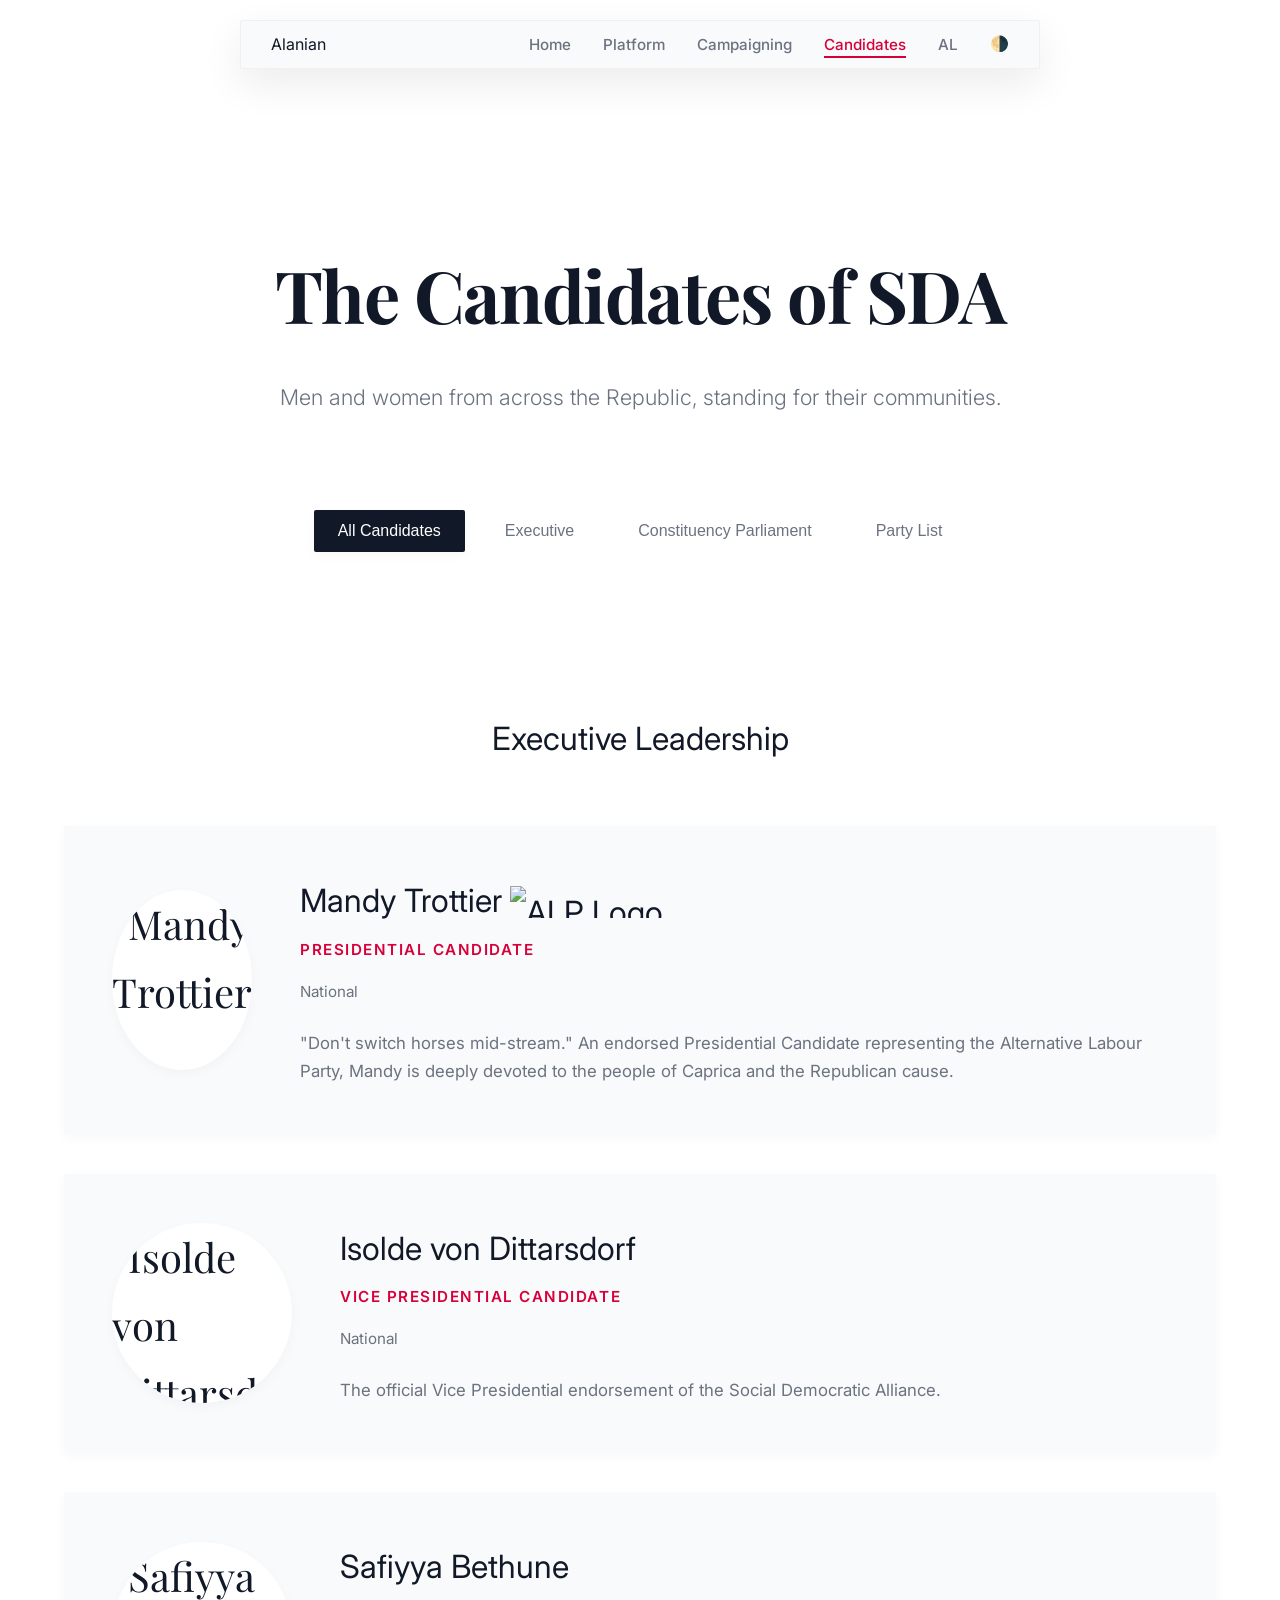
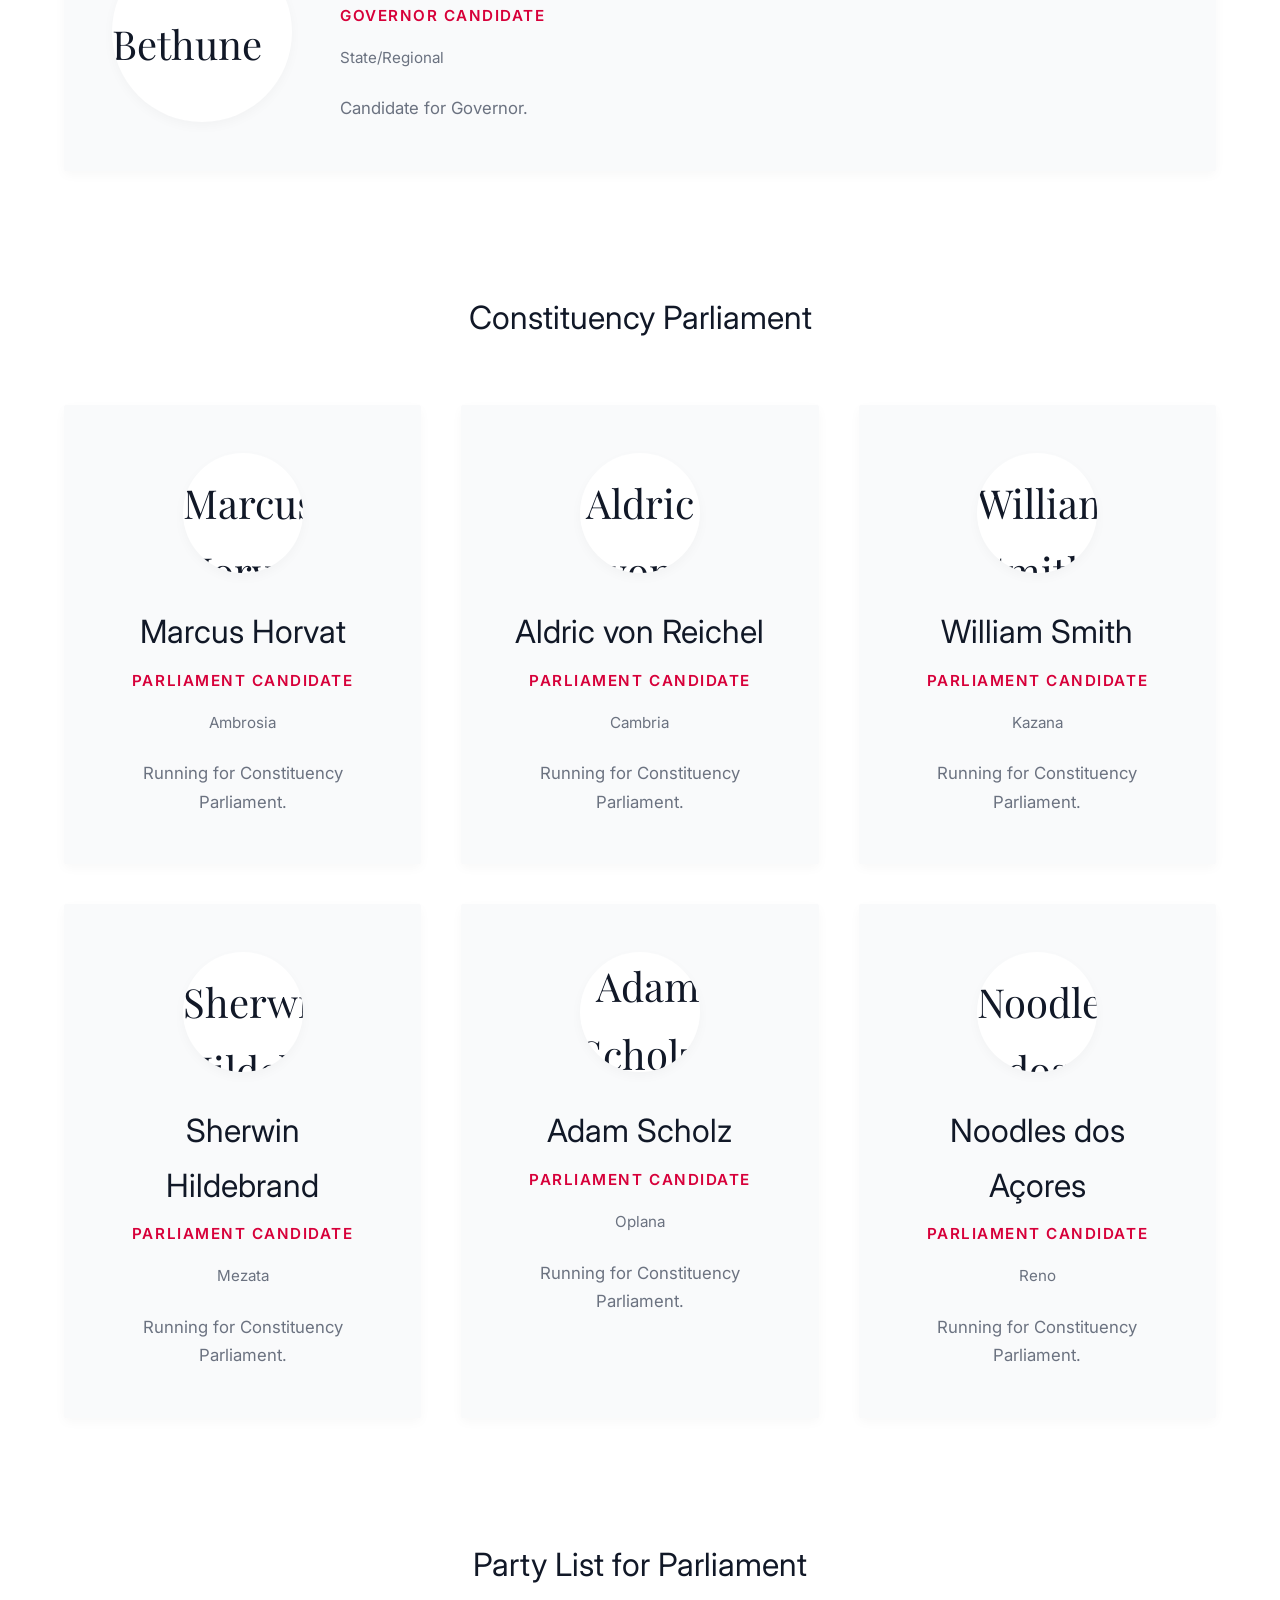
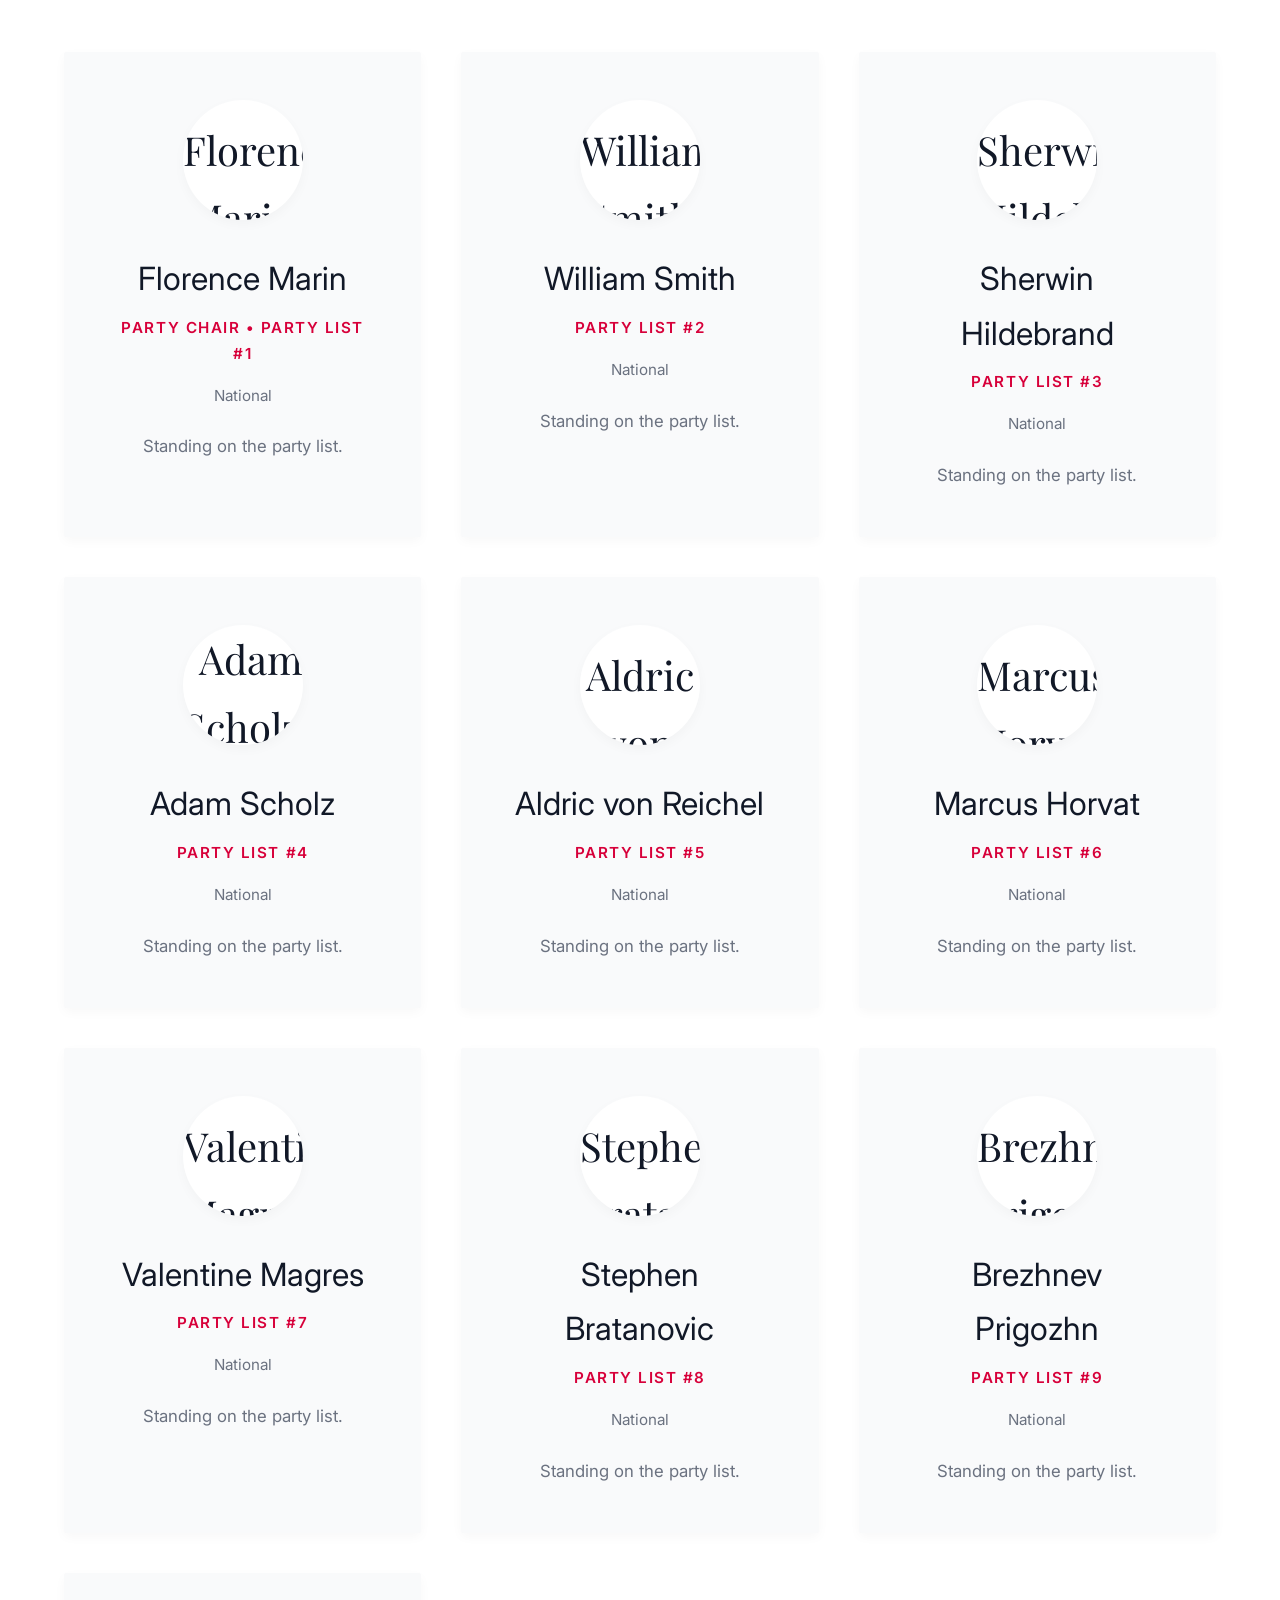
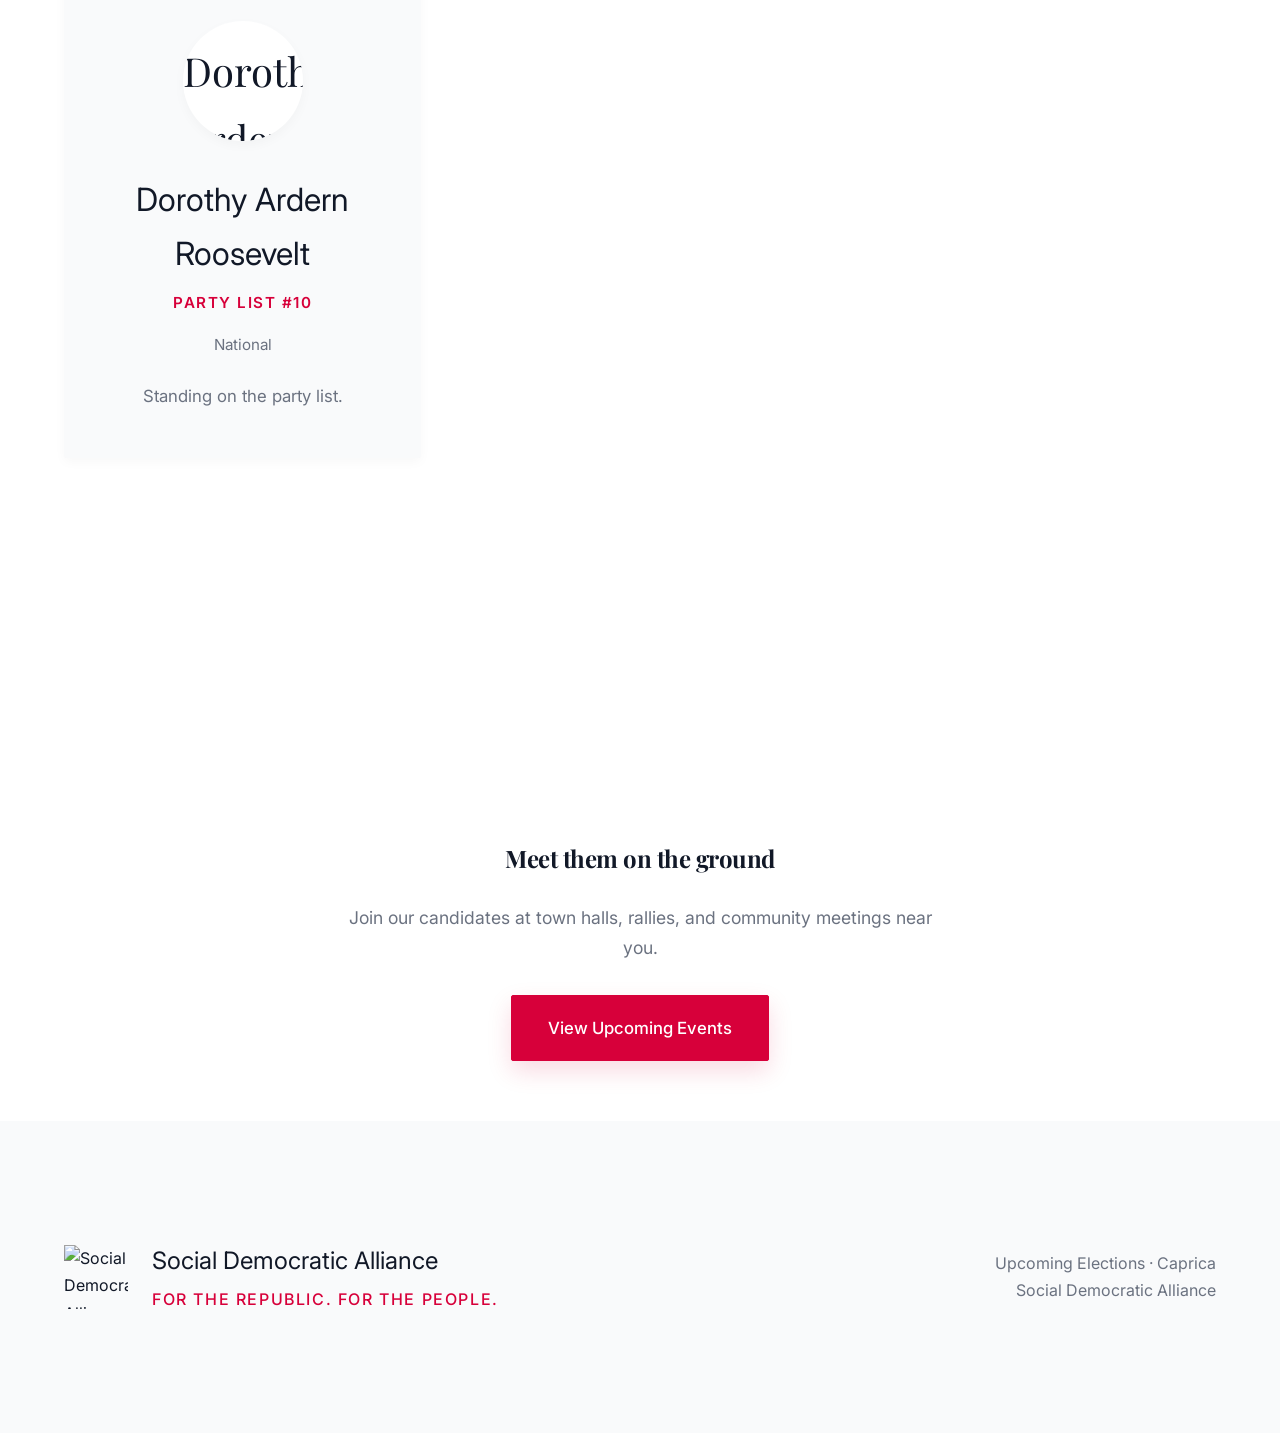
==== candidates.html @ ef38dac5 "fix: correct translation initialization order for nav-brand component to allow nav-name translation," ====
<!DOCTYPE html>

<html lang="en">
<head>
<meta charset="utf-8"/>
<meta content="width=device-width, initial-scale=1.0" name="viewport"/>
<title>Social Democratic Alliance - Candidates</title>
<link href="https://fonts.googleapis.com/css2?family=Playfair+Display:wght@400;600;700;900&amp;family=Inter:wght@300;400;500;600&amp;display=swap" rel="stylesheet"/>
<link href="assets/css/style.css?v=7.1" rel="stylesheet"/>
<script>
    const savedTheme = localStorage.getItem('theme');
    const systemPrefersDark = window.matchMedia && window.matchMedia('(prefers-color-scheme: dark)').matches;
    if (savedTheme === 'dark' || (!savedTheme && systemPrefersDark)) {
      document.documentElement.classList.add('dark-theme');
    }
  </script>
<script defer="" src="assets/js/translations.js?v=2.0"></script>
<link href="assets/images/favicon.png" rel="icon" type="image/png"/>
<meta content="Social Democratic Alliance - Candidates" property="og:title"/>
<meta content="Meet our candidates. For the Republic. For the People." property="og:description"/>
<meta content="https://uumeet-zade.github.io/sdapage/assets/images/assets/images/link_preview.png" property="og:image"/>
<meta content="website" property="og:type"/>
<meta content="summary_large_image" name="twitter:card"/>
<meta content="Social Democratic Alliance - Candidates" name="twitter:title"/>
<meta content="Meet our candidates. For the Republic. For the People." name="twitter:description"/>
<meta content="https://uumeet-zade.github.io/sdapage/assets/images/assets/images/link_preview.png" name="twitter:image"/>
</head>
<body>
<nav>
<a class="nav-brand" data-i18n="auto-candidates-1" href="index.html" style="text-decoration: none; color: inherit;">
<img alt="Social Democratic Alliance Logo" class="nav-logo logo-light" src="assets/images/SDAlogo.svg"/>
<img alt="Social Democratic Alliance Logo" class="nav-logo logo-dark" src="assets/images/SDAlogo-dark.svg"/>
<span class="nav-name" data-i18n="nav-name">Social Democratic Alliance</span>
</a>
<ul class="nav-links">
<li><a data-i18n="nav-home" href="index.html">Home</a></li>
<li><a data-i18n="nav-platform" href="platform.html">Platform</a></li>
<li><a data-i18n="nav-campaigning" href="events.html">Campaigning</a></li>
<li><a class="active" data-i18n="nav-candidates" href="candidates.html">Candidates</a></li>
<li class="lang-switcher">
<button aria-label="Change Language" class="lang-toggle">
<span class="lang-current">AL</span>
</button>
<div class="lang-dropdown">
<button class="lang-option active" data-i18n="auto-candidates-1" data-lang="al">Alanian</button>
<button class="lang-option" data-i18n="auto-candidates-2" data-lang="ga">Gallic</button>
<button class="lang-option" data-i18n="auto-candidates-3" data-lang="ac">Alcamerian</button>
<button class="lang-option" data-i18n="auto-candidates-4" data-lang="ra">Rälandic</button>
<button class="lang-option" data-i18n="auto-candidates-5" data-lang="my">Myrati</button>
<button class="lang-option" data-i18n="auto-candidates-6" data-lang="au">Austrumish</button>
<button class="lang-option" data-i18n="auto-candidates-7" data-lang="le">Leislandic</button>
</div>
</li>
<li><a class="theme-toggle" data-i18n="auto-candidates-84" href="#" onclick="toggleTheme(event)" title="Toggle Night Mode">🌗</a></li>
</ul>
</nav>
<div class="page-header" style="margin-top: 73px;">
<h1 data-i18n="cand-page-title">The Candidates of SDA</h1>
<p data-i18n="cand-page-desc" style="margin-bottom: 24px;">Men and women from across the Republic, standing for their communities.</p>
</div>
<div class="candidate-filters event-filters" style="margin-top: -10px;">
<button class="filter-btn active" data-filter="all" data-i18n="filter-all-cand">All Candidates</button>
<button class="filter-btn" data-filter="executive" data-i18n="filter-exec">Executive</button>
<button class="filter-btn" data-filter="house" data-i18n="filter-house">Constituency Parliament</button>
<button class="filter-btn" data-filter="list" data-i18n="filter-list">Party List</button>
</div>
<div class="candidates-section">
<div class="candidates-category" data-category="executive">
<div class="category-label" data-i18n="cand-cat-exec">Executive Leadership</div>
<div class="featured-candidates">
<div class="featured-candidate-card">
<img alt="Mandy Trottier" class="candidate-image" src="assets/images/portraits/MandyTrottier.png"/>
<div class="candidate-details">
<div class="candidate-name" data-i18n="auto-candidates-8" style="display: flex; align-items: center; gap: 8px;">Mandy Trottier <img alt="ALP Logo" src="assets/images/ALPLogo.png" style="height: 32px; width: auto;" title="Alternative Labour Party"/></div>
<div class="candidate-role" data-i18n="auto-candidates-9">Presidential Candidate</div>
<div class="candidate-constituency" data-i18n="auto-candidates-10">National</div>
<div class="candidate-bio" data-i18n="auto-candidates-11">"Don't switch horses mid-stream." An endorsed Presidential Candidate representing the Alternative Labour Party, Mandy is deeply devoted to the people of Caprica and the Republican cause.</div>
</div>
</div>
<div class="featured-candidate-card">
<img alt="Isolde von Dittarsdorf" class="candidate-image" src="assets/images/portraits/IsoldeVonDittarsdorf.jpg"/>
<div class="candidate-details">
<div class="candidate-name" data-i18n="auto-candidates-12">Isolde von Dittarsdorf</div>
<div class="candidate-role" data-i18n="auto-candidates-13">Vice Presidential Candidate</div>
<div class="candidate-constituency" data-i18n="auto-candidates-14">National</div>
<div class="candidate-bio" data-i18n="auto-candidates-15">The official Vice Presidential endorsement of the Social Democratic Alliance.</div>
</div>
</div>
<div class="featured-candidate-card">
<img alt="Safiyya Bethune" class="candidate-image" src="assets/images/portraits/SafiyaBethune.jpg"/>
<div class="candidate-details">
<div class="candidate-name" data-i18n="auto-candidates-16">Safiyya Bethune</div>
<div class="candidate-role" data-i18n="role-gov">Governor Candidate</div>
<div class="candidate-constituency" data-i18n="const-gov">State/Regional</div>
<div class="candidate-bio" data-i18n="bio-gov">Candidate for Governor.</div>
</div>
</div>
</div>
</div>
<div class="candidates-category" data-category="house">
<div class="category-label" data-i18n="cand-cat-const">Constituency Parliament</div>
<div class="masonry-candidates">
<div class="candidate-card">
<img alt="Marcus Horvat" class="candidate-image" src="assets/images/portraits/MarcusHorvat.jpg" style="object-position: 100% 50%;"/>
<div class="candidate-name" data-i18n="auto-candidates-17">Marcus Horvat</div>
<div class="candidate-role" data-i18n="auto-candidates-18">Parliament Candidate</div>
<div class="candidate-constituency" data-i18n="auto-candidates-19">Ambrosia</div>
<div class="candidate-bio" data-i18n="auto-candidates-20">Running for Constituency Parliament.</div>
</div>
<div class="candidate-card">
<img alt="Aldric von Reichel" class="candidate-image" src="assets/images/portraits/AldricvonReichel.png" style="object-position: 100% 50%;"/>
<div class="candidate-name" data-i18n="auto-candidates-21">Aldric von Reichel</div>
<div class="candidate-role" data-i18n="auto-candidates-22">Parliament Candidate</div>
<div class="candidate-constituency" data-i18n="auto-candidates-23">Cambria</div>
<div class="candidate-bio" data-i18n="auto-candidates-24">Running for Constituency Parliament.</div>
</div>
<div class="candidate-card">
<img alt="William Smith" class="candidate-image" src="assets/images/portraits/WillSmith.png" style="object-position: 100% 50%;"/>
<div class="candidate-name" data-i18n="auto-candidates-25">William Smith</div>
<div class="candidate-role" data-i18n="auto-candidates-26">Parliament Candidate</div>
<div class="candidate-constituency" data-i18n="auto-candidates-27">Kazana</div>
<div class="candidate-bio" data-i18n="auto-candidates-28">Running for Constituency Parliament.</div>
</div>
<div class="candidate-card">
<img alt="Sherwin Hildebrand" class="candidate-image" src="assets/images/portraits/SherwinHildebrand.png" style="object-position: 100% 50%;"/>
<div class="candidate-name" data-i18n="auto-candidates-29">Sherwin Hildebrand</div>
<div class="candidate-role" data-i18n="auto-candidates-30">Parliament Candidate</div>
<div class="candidate-constituency" data-i18n="auto-candidates-31">Mezata</div>
<div class="candidate-bio" data-i18n="auto-candidates-32">Running for Constituency Parliament.</div>
</div>
<div class="candidate-card">
<img alt="Adam Scholz" class="candidate-image" src="assets/images/portraits/AdamScholz.png" style="object-position: 100% 50%;"/>
<div class="candidate-name" data-i18n="auto-candidates-33">Adam Scholz</div>
<div class="candidate-role" data-i18n="auto-candidates-34">Parliament Candidate</div>
<div class="candidate-constituency" data-i18n="auto-candidates-35">Oplana</div>
<div class="candidate-bio" data-i18n="auto-candidates-36">Running for Constituency Parliament.</div>
</div>
<div class="candidate-card">
<img alt="Noodles dos Açores" class="candidate-image" src="assets/images/portraits/NoodlesDosAcores.jpg" style="object-position: 100% 50%;"/>
<div class="candidate-name" data-i18n="auto-candidates-37">Noodles dos Açores</div>
<div class="candidate-role" data-i18n="auto-candidates-38">Parliament Candidate</div>
<div class="candidate-constituency" data-i18n="auto-candidates-39">Reno</div>
<div class="candidate-bio" data-i18n="auto-candidates-40">Running for Constituency Parliament.</div>
</div>
</div>
</div>
<div class="candidates-category" data-category="list">
<div class="category-label" data-i18n="cand-cat-list">Party List for Parliament</div>
<div class="masonry-candidates">
<div class="candidate-card">
<img alt="Florence Marin" class="candidate-image" src="assets/images/portraits/FlorenceMarin.png" style="object-position: 100% 50%;"/>
<div class="candidate-name" data-i18n="auto-candidates-41">Florence Marin</div>
<div class="candidate-role" data-i18n="auto-candidates-42">Party Chair • Party List #1</div>
<div class="candidate-constituency" data-i18n="auto-candidates-43">National</div>
<div class="candidate-bio" data-i18n="auto-candidates-44">Standing on the party list.</div>
</div>
<div class="candidate-card">
<img alt="William Smith" class="candidate-image" src="assets/images/portraits/WillSmith.png" style="object-position: 100% 50%;"/>
<div class="candidate-name" data-i18n="auto-candidates-45">William Smith</div>
<div class="candidate-role" data-i18n="auto-candidates-46">Party List #2</div>
<div class="candidate-constituency" data-i18n="auto-candidates-47">National</div>
<div class="candidate-bio" data-i18n="auto-candidates-48">Standing on the party list.</div>
</div>
<div class="candidate-card">
<img alt="Sherwin Hildebrand" class="candidate-image" src="assets/images/portraits/SherwinHildebrand.png" style="object-position: 100% 50%;"/>
<div class="candidate-name" data-i18n="auto-candidates-49">Sherwin Hildebrand</div>
<div class="candidate-role" data-i18n="auto-candidates-50">Party List #3</div>
<div class="candidate-constituency" data-i18n="auto-candidates-51">National</div>
<div class="candidate-bio" data-i18n="auto-candidates-52">Standing on the party list.</div>
</div>
<div class="candidate-card">
<img alt="Adam Scholz" class="candidate-image" src="assets/images/portraits/AdamScholz.png" style="object-position: 100% 50%;"/>
<div class="candidate-name" data-i18n="auto-candidates-53">Adam Scholz</div>
<div class="candidate-role" data-i18n="auto-candidates-54">Party List #4</div>
<div class="candidate-constituency" data-i18n="auto-candidates-55">National</div>
<div class="candidate-bio" data-i18n="auto-candidates-56">Standing on the party list.</div>
</div>
<div class="candidate-card">
<img alt="Aldric von Reichel" class="candidate-image" src="assets/images/portraits/AldricvonReichel.png" style="object-position: 100% 50%;"/>
<div class="candidate-name" data-i18n="auto-candidates-57">Aldric von Reichel</div>
<div class="candidate-role" data-i18n="auto-candidates-58">Party List #5</div>
<div class="candidate-constituency" data-i18n="auto-candidates-59">National</div>
<div class="candidate-bio" data-i18n="auto-candidates-60">Standing on the party list.</div>
</div>
<div class="candidate-card">
<img alt="Marcus Horvat" class="candidate-image" src="assets/images/portraits/MarcusHorvat.jpg" style="object-position: 100% 50%;"/>
<div class="candidate-name" data-i18n="auto-candidates-61">Marcus Horvat</div>
<div class="candidate-role" data-i18n="auto-candidates-62">Party List #6</div>
<div class="candidate-constituency" data-i18n="auto-candidates-63">National</div>
<div class="candidate-bio" data-i18n="auto-candidates-64">Standing on the party list.</div>
</div>
<div class="candidate-card">
<img alt="Valentine Magres" class="candidate-image" src="assets/images/portraits/ValentineMagres.png" style="object-position: 100% 50%;"/>
<div class="candidate-name" data-i18n="auto-candidates-65">Valentine Magres</div>
<div class="candidate-role" data-i18n="auto-candidates-66">Party List #7</div>
<div class="candidate-constituency" data-i18n="auto-candidates-67">National</div>
<div class="candidate-bio" data-i18n="auto-candidates-68">Standing on the party list.</div>
</div>
<div class="candidate-card">
<img alt="Stephen Bratanovic" class="candidate-image" src="assets/images/portraits/StephenBratanovic.jpg" style="object-position: 100% 50%;"/>
<div class="candidate-name" data-i18n="auto-candidates-69">Stephen Bratanovic</div>
<div class="candidate-role" data-i18n="auto-candidates-70">Party List #8</div>
<div class="candidate-constituency" data-i18n="auto-candidates-71">National</div>
<div class="candidate-bio" data-i18n="auto-candidates-72">Standing on the party list.</div>
</div>
<div class="candidate-card">
<img alt="Brezhnev Prigozhn" class="candidate-image" src="assets/images/portraits/BrezhnevPrigozgin.jpeg" style="object-position: 100% 50%;"/>
<div class="candidate-name" data-i18n="auto-candidates-73">Brezhnev Prigozhn</div>
<div class="candidate-role" data-i18n="auto-candidates-74">Party List #9</div>
<div class="candidate-constituency" data-i18n="auto-candidates-75">National</div>
<div class="candidate-bio" data-i18n="auto-candidates-76">Standing on the party list.</div>
</div>
<div class="candidate-card">
<img alt="Dorothy Ardern Roosevelt" class="candidate-image" src="assets/images/portraits/DorothyArdernRoosevelt.png" style="object-position: 100% 50%;"/>
<div class="candidate-name" data-i18n="auto-candidates-77">Dorothy Ardern Roosevelt</div>
<div class="candidate-role" data-i18n="auto-candidates-78">Party List #10</div>
<div class="candidate-constituency" data-i18n="auto-candidates-79">National</div>
<div class="candidate-bio" data-i18n="auto-candidates-80">Standing on the party list.</div>
</div>
</div>
</div>
</div>
<section class="pillars" style="text-align: center; padding: 60px 5%; background: var(--bg-body); margin-top: 40px;">
<h2 class="section-title" data-i18n="cand-meet-title" style="margin-bottom: 24px;">Meet them on the ground</h2>
<p data-i18n="cand-meet-desc" style="font-size: 1.1rem; color: var(--text-muted); max-width: 600px; margin: 0 auto 32px;">Join our candidates at town halls, rallies, and community meetings near you.</p>
<a class="btn-primary" data-i18n="cand-meet-btn" href="events.html">View Upcoming Events</a>
</section>
<footer>
<div class="footer-container">
<div class="footer-brand">
<img alt="Social Democratic Alliance" class="logo-light" src="assets/images/SDAlogo.svg"/>
<img alt="Social Democratic Alliance" class="logo-dark" src="assets/images/SDAlogo-dark.svg"/>
<div class="footer-brand-text">
<div class="footer-name" data-i18n="footer-name">Social Democratic Alliance</div>
<div class="footer-motto" data-i18n="footer-motto">For the Republic. For the People.</div>
</div>
</div>
<div class="footer-copy" data-i18n="footer-copy">
          Upcoming Elections · Caprica<br/>
          Social Democratic Alliance
        </div>
</div>
</footer>
<!-- Candidate Action Modal -->
<div class="modal-backdrop" id="candidate-modal">
<div class="modal-content">
<button aria-label="Close modal" class="modal-close">×</button>
<div class="modal-header">
<h3 id="modal-candidate-name">Candidate Name</h3>
<p class="candidate-role" data-i18n="auto-candidates-81" id="modal-candidate-role" style="margin-bottom: 0;">Role</p>
</div>
<div class="modal-body">
<button class="btn-primary modal-action-btn" data-i18n="auto-candidates-82" onclick="alert('Coming soon!')">View Events</button>
<button class="btn-secondary modal-action-btn" onclick="alert('Coming soon!')">View Media</button>
</div>
</div>
</div>
<script>
    function toggleTheme(e) {
      if (e) e.preventDefault();
      const html = document.documentElement;
      if (html.classList.contains('dark-theme')) {
        html.classList.remove('dark-theme');
        localStorage.setItem('theme', 'light');
      } else {
        html.classList.add('dark-theme');
        localStorage.setItem('theme', 'dark');
      }
    }

    // Modal Logic
    document.addEventListener('DOMContentLoaded', () => {
      const modal = document.getElementById('candidate-modal');
      const closeBtn = document.querySelector('.modal-close');
      const nameEl = document.getElementById('modal-candidate-name');
      const roleEl = document.getElementById('modal-candidate-role');
      const candidateCards = document.querySelectorAll('.candidate-card, .featured-candidate-card');

      // Open modal on card click
      candidateCards.forEach(card => {
        card.addEventListener('click', () => {
          const name = card.querySelector('.candidate-name').textContent;
          const role = card.querySelector('.candidate-role').textContent;
          
          nameEl.textContent = name;
          roleEl.textContent = role;
          
          const modalBody = modal.querySelector('.modal-body');
          if (name.includes('Isolde') || name.includes('Mandy')) {
             modalBody.innerHTML = '<p style="text-align: center; color: var(--text-muted); font-style: italic; font-size: 1.1rem; padding: 20px 0;">Refer to their respective publishings for campaigning and media events.</p>';
          } else {
             modalBody.innerHTML = `
                <button class="btn-primary modal-action-btn" onclick="alert('Coming soon!')">View Events</button>
                <button class="btn-secondary modal-action-btn" onclick="alert('Coming soon!')">View Media</button>
             `;
          }
          
          modal.classList.add('active');
          document.body.style.overflow = 'hidden'; // Prevent scrolling
        });
      });

      // Close modal functions
      const closeModal = () => {
        modal.classList.remove('active');
        document.body.style.overflow = ''; // Restore scrolling
      };

      closeBtn.addEventListener('click', closeModal);

      // Close on backdrop click
      modal.addEventListener('click', (e) => {
        if (e.target === modal) {
          closeModal();
        }
      });
      
      // Close on Escape key
      document.addEventListener('keydown', (e) => {
        if (e.key === 'Escape' && modal.classList.contains('active')) {
          closeModal();
        }
      });
    });

    // Filter Logic
    document.addEventListener('DOMContentLoaded', () => {
      const filterBtns = document.querySelectorAll('.candidate-filters .filter-btn');
      const categories = document.querySelectorAll('.candidates-category');
      
      // Ensure smooth transitions
      categories.forEach(c => {
        c.style.transition = 'opacity 0.4s ease, transform 0.5s cubic-bezier(0.175, 0.885, 0.32, 1.1)';
      });

      filterBtns.forEach(btn => {
        btn.addEventListener('click', () => {
          filterBtns.forEach(b => b.classList.remove('active'));
          btn.classList.add('active');

          const filterValue = btn.getAttribute('data-filter');

          categories.forEach(category => {
            const catType = category.getAttribute('data-category');
            if (filterValue === 'all' || catType === filterValue) {
              category.style.display = 'block';
              setTimeout(() => {
                category.style.opacity = '1';
                category.style.transform = 'translateY(0) scale(1)';
              }, 10);
            } else {
              category.style.opacity = '0';
              category.style.transform = 'translateY(20px) scale(0.95)';
              setTimeout(() => {
                category.style.display = 'none';
              }, 300);
            }
          });
        });
      });
    });
  </script>
</body>
</html>
---- assets/css/style.css ----
/* SOCIAL DEMOCRATIC ALLIANCE - PREMIUM MINIMALIST DESIGN SYSTEM */

*, *::before, *::after {
  box-sizing: border-box;
  margin: 0;
  padding: 0;
}

:root {
  /* Core Palette */
  --primary: #D7003A; /* Official Rose Red */
  --primary-hover: #B0002F;
  --primary-glow: rgba(215, 0, 58, 0.15);
  
  /* Light Theme */
  --bg-body: #FFFFFF;
  --bg-surface: #F9FAFB;
  --text-main: #111827;
  --text-muted: #6B7280;
  --border-color: rgba(0, 0, 0, 0.04);
  
  /* Shared Elements */
  --radius-sm: 0px;
  --radius-md: 0px;
  --radius-lg: 2px;
  --radius-xl: 2px;
  --shadow-diffuse: 0 4px 12px rgba(0,0,0,0.03);
  --shadow-hover: 0 8px 24px rgba(0,0,0,0.06);
  --transition: all 0.4s cubic-bezier(0.16, 1, 0.3, 1);
}

html.dark-theme {
  --bg-body: #0B0C10;
  --bg-surface: #161922;
  --text-main: #F9FAFB;
  --text-muted: #9CA3AF;
  --border-color: rgba(255, 255, 255, 0.04);
  --shadow-diffuse: 0 4px 12px rgba(0,0,0,0.4);
  --shadow-hover: 0 8px 24px rgba(0,0,0,0.6);
  --primary-glow: rgba(215, 0, 58, 0.25);
}

html {
  scroll-behavior: smooth;
}

body {
  font-family: 'Inter', sans-serif;
  background: var(--bg-body);
  color: var(--text-main);
  min-height: 100vh;
  line-height: 1.7;
  -webkit-font-smoothing: antialiased;
  transition: background 0.4s ease, color 0.4s ease;
}

h1, h2, h3, .nav-name {
  font-family: 'Playfair Display', serif;
  letter-spacing: -0.02em;
  color: var(--text-main);
}

/* ==========================================================================
   NAVIGATION
   ========================================================================== */
    /* NAV (Glassmorphism) */
    nav {
      position: fixed;
      top: 0;
      left: 0;
      right: 0;
      z-index: 100;
      background: rgba(255, 255, 255, 0.85);
      backdrop-filter: blur(12px);
      -webkit-backdrop-filter: blur(12px);
      border-bottom: 1px solid var(--border-color);
      padding: 16px 5%;
      display: flex;
      justify-content: space-between;
      align-items: center;
      transition: var(--transition);
    }

    .nav-brand {
      display: flex;
      align-items: center;
      gap: 12px;
      cursor: pointer;
    }

    .nav-logo {
      width: 40px;
      height: 40px;
      object-fit: contain;
      background-color: transparent;
      padding: 0;
    }

    .nav-name {
      font-size: 1.25rem;
      font-weight: 700;
      color: var(--text-main);
      letter-spacing: -0.02em;
    }

    .nav-links {
      display: flex;
      gap: 32px;
      list-style: none;
    }

    .nav-links a {
      text-decoration: none;
      color: var(--text-muted);
      font-size: 0.95rem;
      font-weight: 500;
      transition: var(--transition);
      position: relative;
    }

    .nav-links a:hover,
    .nav-links a.active {
      color: var(--primary);
    }

    .nav-links a::after {
      content: '';
      position: absolute;
      left: 0;
      bottom: -4px;
      width: 100%;
      height: 2px;
      background: var(--primary);
      transform: scaleX(0);
      transform-origin: right;
      transition: transform 0.3s ease;
    }

    .nav-links a:hover::after,
    .nav-links a.active::after {
      transform: scaleX(1);
      transform-origin: left;
    }

    /* LANG SWITCHER */
    .lang-switcher {
      position: relative;
      display: flex;
      align-items: center;
      cursor: pointer;
    }

    .lang-toggle {
      background: none;
      border: none;
      font-size: 0.95rem;
      cursor: pointer;
      color: var(--text-muted);
      display: flex;
      align-items: center;
      gap: 6px;
      padding: 0;
      border-radius: 0;
      transition: var(--transition);
      font-weight: 500;
      font-family: inherit;
      position: relative;
    }

    .lang-toggle:hover,
    .lang-switcher:hover .lang-toggle {
      background: none;
      color: var(--primary);
    }

    .lang-toggle::after {
      content: '';
      position: absolute;
      left: 0;
      bottom: -4px;
      width: 100%;
      height: 2px;
      background: var(--primary);
      transform: scaleX(0);
      transform-origin: right;
      transition: transform 0.3s ease;
    }

    .lang-toggle:hover::after,
    .lang-switcher:hover .lang-toggle::after {
      transform: scaleX(1);
      transform-origin: left;
    }

    .lang-dropdown {
      position: absolute;
      top: 150%;
      right: 0;
      background: rgba(255, 255, 255, 0.95);
      backdrop-filter: blur(12px);
      -webkit-backdrop-filter: blur(12px);
      border: 1px solid var(--border-color);
      border-radius: 0;
      box-shadow: var(--shadow-md);
      min-width: 180px;
      opacity: 0;
      visibility: hidden;
      transform: translateY(-10px);
      transition: var(--transition);
      z-index: 200;
      overflow: hidden;
    }

    .lang-switcher:hover .lang-dropdown,
    .lang-switcher:focus-within .lang-dropdown {
      opacity: 1;
      visibility: visible;
      transform: translateY(0);
    }

    .lang-option {
      display: flex;
      align-items: center;
      gap: 12px;
      padding: 12px 16px;
      width: 100%;
      background: none;
      border: none;
      text-align: left;
      font-size: 0.95rem;
      font-weight: 500;
      color: var(--text-main);
      cursor: pointer;
      transition: var(--transition);
      font-family: inherit;
    }

    .lang-option:hover {
      background: var(--primary-light);
      color: var(--primary);
    }

    .lang-option.active {
      color: var(--primary);
      background: rgba(215, 0, 58, 0.05);
      font-weight: 700;
    }

    /* PAGES */
    .page {
      padding-top: 100px; /* offset for fixed nav */
    }

    

    


    html.dark-theme nav {
      background: rgba(30, 30, 30, 0.85);
      border-bottom: 1px solid var(--border-color);
    }

    html.dark-theme .lang-dropdown {
      background: rgba(30, 30, 30, 0.95);
    }
    
    html.dark-theme .lang-toggle:hover,
    html.dark-theme .lang-option:hover {
      background: rgba(255, 255, 255, 0.1);
    }
    
    html.dark-theme .lang-option.active {
      background: rgba(215, 0, 58, 0.15);
    }
    
    .theme-toggle {
      font-size: 1.25rem;
      cursor: pointer;
      text-decoration: none;
      display: flex;
      align-items: center;
      justify-content: center;
      transition: transform 0.3s ease;
    }
    
    .theme-toggle:hover {
      transform: scale(1.1);
    }



/* ==========================================================================
   BUTTONS
   ========================================================================== */
.btn-primary, .btn-outline {
  padding: 18px 36px;
  font-size: 1.05rem;
  font-weight: 500;
  font-family: 'Inter', sans-serif;
  border-radius: 2px;
  cursor: pointer;
  transition: var(--transition);
  display: inline-flex;
  align-items: center;
  justify-content: center;
  text-decoration: none;
  position: relative;
  overflow: hidden;
  z-index: 1;
  white-space: nowrap;
}

.btn-primary {
  background: var(--primary);
  color: #FFFFFF;
  border: 1px solid var(--primary);
  box-shadow: 0 10px 25px var(--primary-glow);
}

.btn-primary:hover {
  transform: translateY(-4px);
  box-shadow: 0 15px 35px var(--primary-glow);
  background: var(--primary-hover);
}

.btn-outline {
  background: transparent;
  color: var(--text-main);
  border: 1px solid var(--border-color);
}

.btn-outline:hover {
  border-color: var(--primary);
  color: var(--primary);
  transform: translateY(-4px);
}

/* ==========================================================================
   HERO SECTION
   ========================================================================== */
.page-section { padding-top: 160px; }

.hero {
  display: flex;
  align-items: center;
  gap: 80px;
  padding: 0 5%;
  max-width: 1400px;
  margin: 0 auto;
}

.hero-eyebrow {
  font-size: 0.9rem;
  font-weight: 600;
  color: var(--primary);
  text-transform: uppercase;
  letter-spacing: 0.2em;
  margin-bottom: 24px;
}

.hero-title {
  font-size: clamp(4rem, 7vw, 7rem);
  line-height: 1;
  margin-bottom: 32px;
}

.hero-title span {
  color: var(--primary);
  font-style: italic;
}

.hero-subtitle {
  font-size: 1.35rem;
  color: var(--text-muted);
  max-width: 600px;
  margin-bottom: 48px;
  font-weight: 300;
}

.hero-buttons {
  display: flex; gap: 24px;
}

.hero-visual img {
  width: 100%;
  max-width: 500px;
  opacity: 0.9;
}
/* Removed opacity reduction to keep logo bright in dark mode */
html.dark-theme .hero-visual img { opacity: 1; }

/* ==========================================================================
   SHARED SECTIONS & BENTO
   ========================================================================== */
.bento-grid {
  padding: 120px 5%;
  max-width: 1200px;
  margin: 0 auto;
}

.bento-item {
  transition: transform 0.4s cubic-bezier(0.16, 1, 0.3, 1), border-color 0.4s cubic-bezier(0.16, 1, 0.3, 1), box-shadow 0.4s cubic-bezier(0.16, 1, 0.3, 1);
}
.bento-item:hover {
  transform: translateY(-4px);
  border-color: var(--primary) !important;
  box-shadow: 0 10px 30px var(--primary-glow) !important;
}

.bento-full {
  text-align: center;
  padding: 80px 20px;
}

.bento-full h2 {
  font-size: 3.5rem;
  margin-bottom: 24px;
}

.bento-full p {
  font-size: 1.25rem;
  max-width: 800px;
  margin: 0 auto;
  color: var(--text-muted);
  font-weight: 300;
}

/* ==========================================================================
   CANDIDATES
   ========================================================================== */
.candidates-section {
  padding: 80px 5% 160px;
  max-width: 1300px;
  margin: 0 auto;
}

.candidates-category { margin-bottom: 120px; }

.category-label {
  font-size: 2rem;
  margin-bottom: 60px;
  color: var(--text-main);
  text-align: center;
}

.candidates-grid, .masonry-candidates {
  display: grid;
  grid-template-columns: repeat(auto-fit, minmax(320px, 1fr));
  gap: 40px;
}

/* Feature Candidates (Executive) */
.featured-candidates {
  display: flex; flex-direction: column; gap: 40px; margin-bottom: 40px;
}

/* Universal Card Style for Candidates */
.candidate-card, .featured-candidate-card {
  background: var(--bg-surface);
  border-radius: var(--radius-lg);
  padding: 48px;
  border: none;
  box-shadow: var(--shadow-diffuse);
  transition: var(--transition);
  cursor: pointer;
  text-align: center;
  display: flex;
  flex-direction: column;
  align-items: center;
}

.featured-candidate-card {
  flex-direction: row;
  text-align: left;
  align-items: center;
  gap: 48px;
}

.candidate-card:hover, .featured-candidate-card:hover {
  transform: translateY(-8px);
  box-shadow: 0 15px 40px var(--primary-glow);
  border-color: var(--primary);
}

.candidate-image, .candidate-initials {
  width: 120px;
  height: 120px;
  border-radius: 50%;
  object-fit: cover;
  margin-bottom: 32px;
  box-shadow: var(--shadow-diffuse);
  background: var(--bg-body);
  display: flex; align-items: center; justify-content: center;
  font-size: 2.5rem;
  font-family: 'Playfair Display', serif;
  color: var(--text-main);
}

.featured-candidate-card .candidate-image,
.featured-candidate-card .candidate-initials {
  width: 180px; height: 180px; margin-bottom: 0;
}

.candidate-name {
  font-size: 2rem;
  margin-bottom: 8px;
}

.candidate-role {
  font-family: 'Inter', sans-serif;
  font-size: 0.95rem;
  font-weight: 600;
  color: var(--primary);
  text-transform: uppercase;
  letter-spacing: 0.1em;
  margin-bottom: 16px;
}

.candidate-constituency {
  font-size: 0.95rem;
  color: var(--text-muted);
  margin-bottom: 24px;
}

.candidate-bio {
  font-size: 1.05rem;
  color: var(--text-muted);
  line-height: 1.7;
}

/* ==========================================================================
   EVENTS
   ========================================================================== */
.events-section {
  padding: 80px 5% 160px;
  max-width: 1100px;
  margin: 0 auto;
}

.event-filters {
  display: flex; justify-content: center; gap: 16px; margin-bottom: 80px; flex-wrap: wrap;
}

.filter-btn {
  background: transparent;
  border: none;
  padding: 12px 24px;
  font-size: 1rem;
  font-weight: 500;
  color: var(--text-muted);
  cursor: pointer;
  border-radius: 2px;
  transition: var(--transition);
}

.filter-btn:hover { color: var(--text-main); }
.filter-btn.active { background: var(--text-main); color: var(--bg-body); box-shadow: var(--shadow-diffuse); }

.events-list {
  display: flex; flex-direction: column; gap: 40px;
}

.event-card {
  background: var(--bg-surface);
  border-radius: var(--radius-lg);
  border: none;
  box-shadow: var(--shadow-diffuse);
  display: flex;
  transition: var(--transition);
  overflow: hidden;
}

.event-card:hover {
  transform: translateY(-8px);
  box-shadow: var(--shadow-hover);
}

.event-date {
  padding: 48px;
  display: flex; flex-direction: column; align-items: center; justify-content: center;
  background: var(--bg-body);
  min-width: 160px;
}

.event-date-month {
  font-size: 0.9rem; font-weight: 600; color: var(--primary); text-transform: uppercase; letter-spacing: 0.2em; margin-bottom: 8px;
}
.event-date-day {
  font-size: 4rem; font-weight: 300; font-family: 'Playfair Display', serif; line-height: 1;
}

.event-details { padding: 48px; flex-grow: 1; }
.event-title { font-size: 2rem; margin-bottom: 16px; }
.event-location, .event-time { font-size: 1rem; color: var(--text-muted); margin-bottom: 12px; font-weight: 300;}
.event-desc { margin-top: 24px; font-size: 1.1rem; color: var(--text-muted); }
.event-action { padding: 48px; display: flex; align-items: center; }

/* ==========================================================================
   PLATFORM ZIGZAG
   ========================================================================== */
.platform-zigzag {
  display: flex; flex-direction: column; gap: 120px;
  padding: 80px 5% 160px;
  max-width: 1200px; margin: 0 auto;
}

.zigzag-row {
  display: flex; align-items: center; gap: 80px;
}
.zigzag-row:nth-child(even) { flex-direction: row-reverse; }

.zigzag-image-placeholder {
  flex: 0 0 auto;
  width: 100%; max-width: 440px; aspect-ratio: 4/3;
  background: var(--bg-surface);
  border-radius: var(--radius-lg);
  display: flex; align-items: center; justify-content: center;
  color: var(--text-muted);
  box-shadow: var(--shadow-diffuse);
}

.zigzag-content { flex: 1; }
.zigzag-title { font-size: 2.5rem; margin-bottom: 24px; }
.zigzag-desc { font-size: 1.15rem; color: var(--text-muted); font-weight: 300; }

/* ==========================================================================
   PAGE HEADERS
   ========================================================================== */
.page-header {
  padding: 160px 5% 80px;
  max-width: 1000px;
  margin: 0 auto;
  text-align: center;
}
.page-header h1 { font-size: 4.5rem; margin-bottom: 24px; }
.page-header p { font-size: 1.35rem; color: var(--text-muted); font-weight: 300; }

/* ==========================================================================
   FOOTER
   ========================================================================== */
footer {
  padding: 120px 5%;
  background: var(--bg-surface);
}

.footer-container {
  max-width: 1400px; margin: 0 auto;
  display: flex; justify-content: space-between; align-items: center;
}
.footer-brand { display: flex; align-items: center; gap: 24px; }
.footer-brand img { width: 64px; height: 64px; }
.footer-name { font-size: 1.5rem; margin-bottom: 4px; }
.footer-motto { font-size: 1rem; color: var(--primary); font-weight: 500; letter-spacing: 0.1em; text-transform: uppercase; }
.footer-copy { text-align: right; font-size: 1rem; color: var(--text-muted); }

/* ==========================================================================
   MODALS
   ========================================================================== */
.modal-backdrop {
  position: fixed; top: 0; left: 0; right: 0; bottom: 0;
  background: rgba(0, 0, 0, 0.4); backdrop-filter: blur(8px); -webkit-backdrop-filter: blur(8px);
  z-index: 1000; display: flex; justify-content: center; align-items: center;
  opacity: 0; visibility: hidden; transition: all 0.4s ease;
}
.modal-backdrop.active { opacity: 1; visibility: visible; }

.modal-content {
  background: var(--bg-body); padding: 48px; border-radius: var(--radius-xl);
  width: 90%; max-width: 480px; position: relative;
  transform: translateY(40px) scale(0.95); opacity: 0;
  transition: all 0.5s cubic-bezier(0.16, 1, 0.3, 1);
  box-shadow: var(--shadow-hover);
}
.modal-backdrop.active .modal-content { transform: translateY(0) scale(1); opacity: 1; }

.modal-close {
  position: absolute; top: 24px; right: 24px; background: none; border: none;
  font-size: 24px; cursor: pointer; color: var(--text-muted);
}
.modal-close:hover { color: var(--text-main); }
.modal-header { text-align: center; margin-bottom: 40px; }
.modal-header h3 { font-size: 2rem; }
.modal-body { display: flex; flex-direction: column; gap: 20px; }
.modal-action-btn {
  width: 100%; padding: 18px; border-radius: 2px; font-size: 1.05rem; font-weight: 500;
  cursor: pointer; border: none; font-family: 'Inter', sans-serif; transition: var(--transition);
}
.modal-action-btn.btn-primary { background: var(--primary); color: white; }
.modal-action-btn.btn-primary:hover { background: var(--primary-hover); transform: translateY(-2px); }
.modal-action-btn.btn-secondary { background: var(--bg-surface); color: var(--text-main); }
.modal-action-btn.btn-secondary:hover { background: var(--bg-body); box-shadow: var(--shadow-diffuse); transform: translateY(-2px); }

/* ==========================================================================
   MOBILE RESPONSIVENESS
   ========================================================================== */
@media (max-width: 1024px) {
  .hero { flex-direction: column; text-align: center; padding-top: 40px; }
  .hero-buttons { justify-content: center; }
  .featured-candidate-card { flex-direction: column; text-align: center; }
  .zigzag-row, .zigzag-row:nth-child(even) { flex-direction: column; text-align: center; }
  .event-card { flex-direction: column; }
  .event-date { flex-direction: row; gap: 16px; padding: 24px; border-bottom: 1px solid var(--border-color); }
  .event-action { padding: 24px; justify-content: center; }
  .footer-container { flex-direction: column; text-align: center; gap: 40px; }
  .footer-copy { text-align: center; }
}

@media (max-width: 768px) {
  .nav-links { display: none; }
  .hero-title { font-size: 3.5rem; }
  .bento-full h2 { font-size: 2.5rem; }
  .page-header h1 { font-size: 3.5rem; }
}


/* FLOATING HOVER NAV OVERRIDE */
nav {
  position: fixed !important;
  top: 20px !important;
  left: 50% !important;
  transform: translateX(-50%) !important;
  width: 90% !important;
  max-width: 800px !important;
  background: var(--bg-surface) !important;
  backdrop-filter: blur(20px) !important;
  -webkit-backdrop-filter: blur(20px) !important;
  border: 1px solid var(--border-color) !important;
  border-radius: 2px !important;
  padding: 10px 30px !important;
  z-index: 2000 !important;
  box-shadow: 0 15px 40px rgba(0,0,0,0.08) !important;
  display: flex !important;
  justify-content: space-between !important;
  align-items: center !important;
  transition: all 0.3s ease !important;
}
html.dark-theme nav {
  background: rgba(22, 25, 34, 0.85) !important;
}
@media (max-width: 600px) {
  nav { padding: 10px 15px !important; width: 95% !important; }
  nav .nav-name { display: none !important; }
}

/* LOGO TOGGLING */
.logo-dark { display: none !important; }
html.dark-theme .logo-light { display: none !important; }
html.dark-theme .logo-dark { display: inline-block !important; }

/* 2. Marquee Ticker */
.marquee-container {
  width: 100%;
  background: var(--text-main);
  color: var(--bg-body);
  padding: 16px 0;
  overflow: hidden;
  white-space: nowrap;
  display: flex;
  position: relative;
  z-index: 10;
  border-top: 1px solid var(--border-color);
  border-bottom: 1px solid var(--border-color);
}
.marquee-content {
  display: flex;
  flex-shrink: 0;
  animation: marquee-scroll 35s linear infinite;
  gap: 30px;
}
.marquee-text {
  font-family: var(--font-heading);
  font-size: 1.2rem;
  letter-spacing: 0.15em;
  text-transform: uppercase;
  padding: 0 15px;
  opacity: 0.9;
  font-weight: 700;
}
@keyframes marquee-scroll {
  0% { transform: translateX(0); }
  100% { transform: translateX(calc(-50% - 15px)); }
}

/* 3. Entrance & Float Animations */
.fade-up {
  opacity: 0;
  transform: translateY(30px);
  animation: fadeUpAnim 1.2s forwards cubic-bezier(0.16, 1, 0.3, 1);
}
.delay-1 { animation-delay: 0.1s; }
.delay-2 { animation-delay: 0.3s; }
.delay-3 { animation-delay: 0.5s; }

@keyframes fadeUpAnim {
  to { opacity: 1; transform: translateY(0); }
}

.reveal-on-scroll {
  opacity: 0;
  transform: translateY(30px);
  transition: opacity 1.2s cubic-bezier(0.16, 1, 0.3, 1), transform 1.2s cubic-bezier(0.16, 1, 0.3, 1);
}
.reveal-on-scroll.is-visible {
  opacity: 1;
  transform: translateY(0);
}

.hover-float {
  animation: gentle-float 6s ease-in-out infinite alternate;
}
@keyframes gentle-float {
  0% { transform: translateY(0); }
  100% { transform: translateY(-20px); }
}
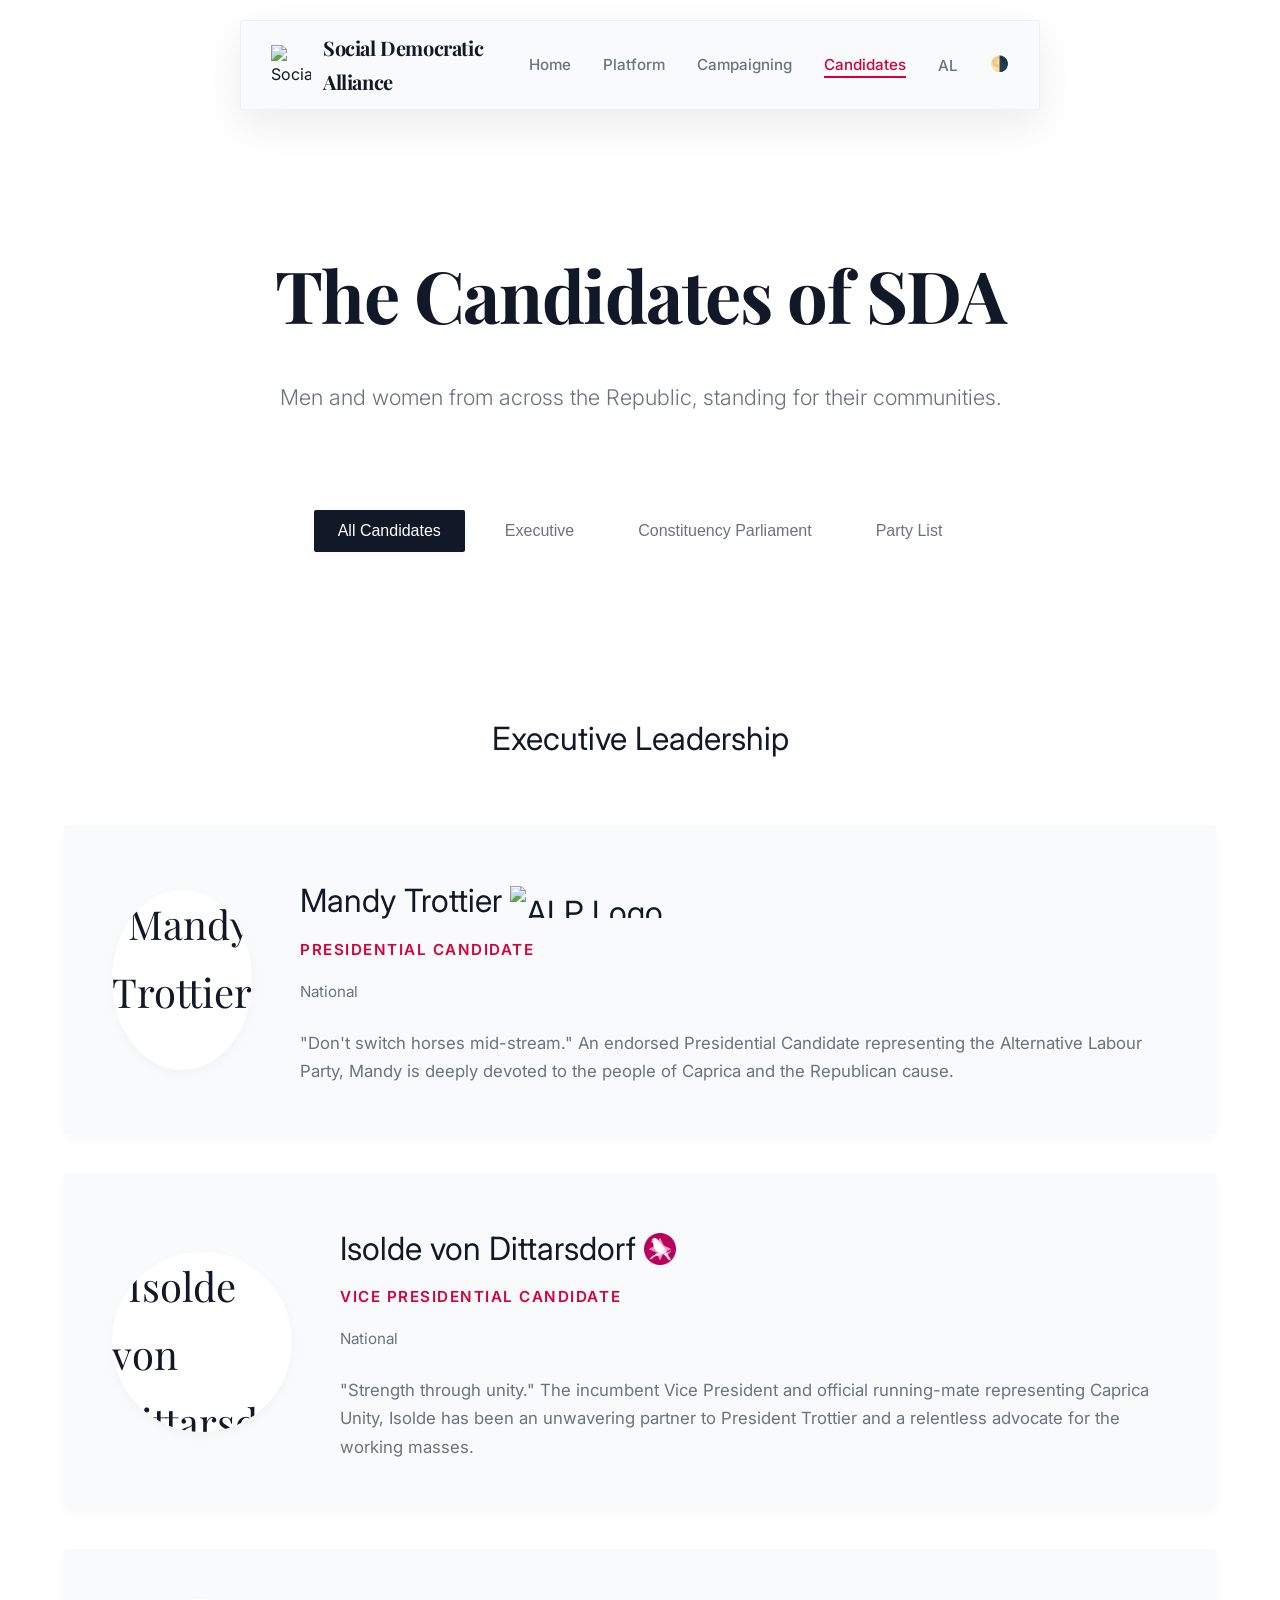
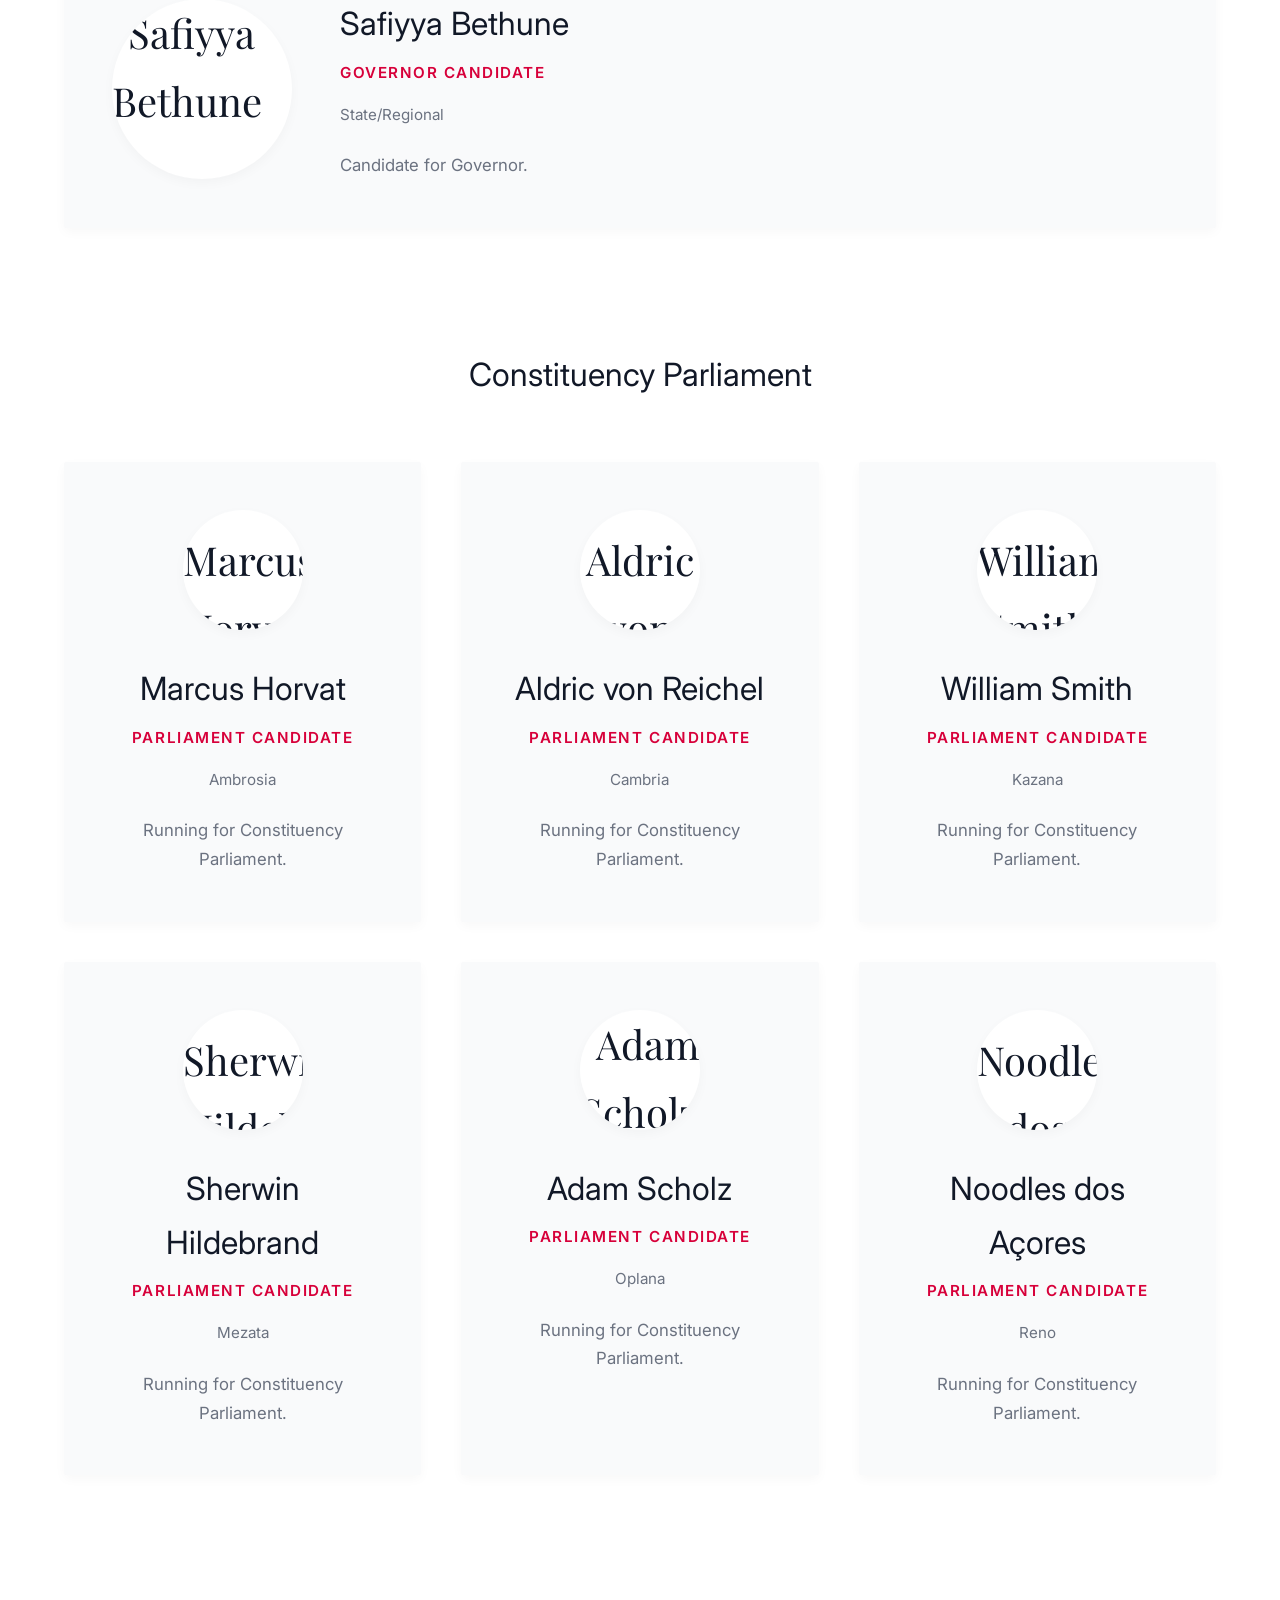
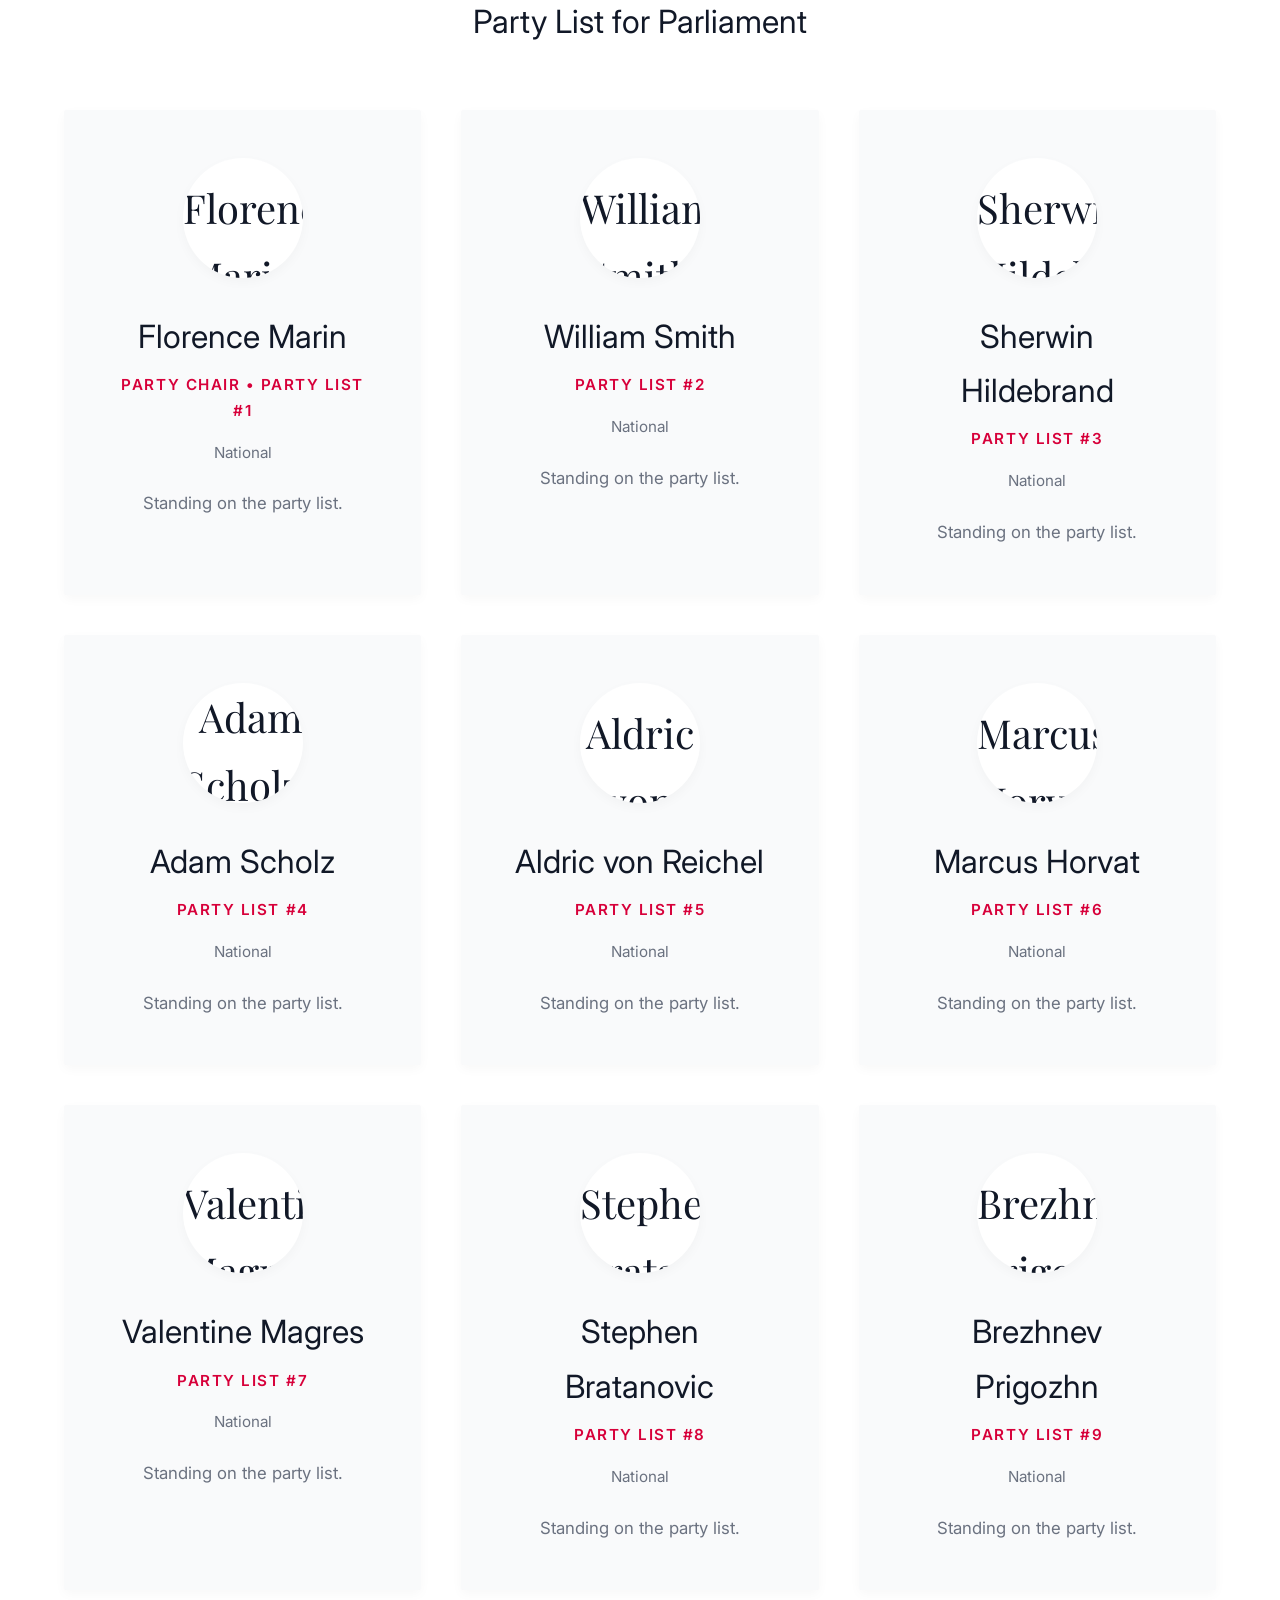
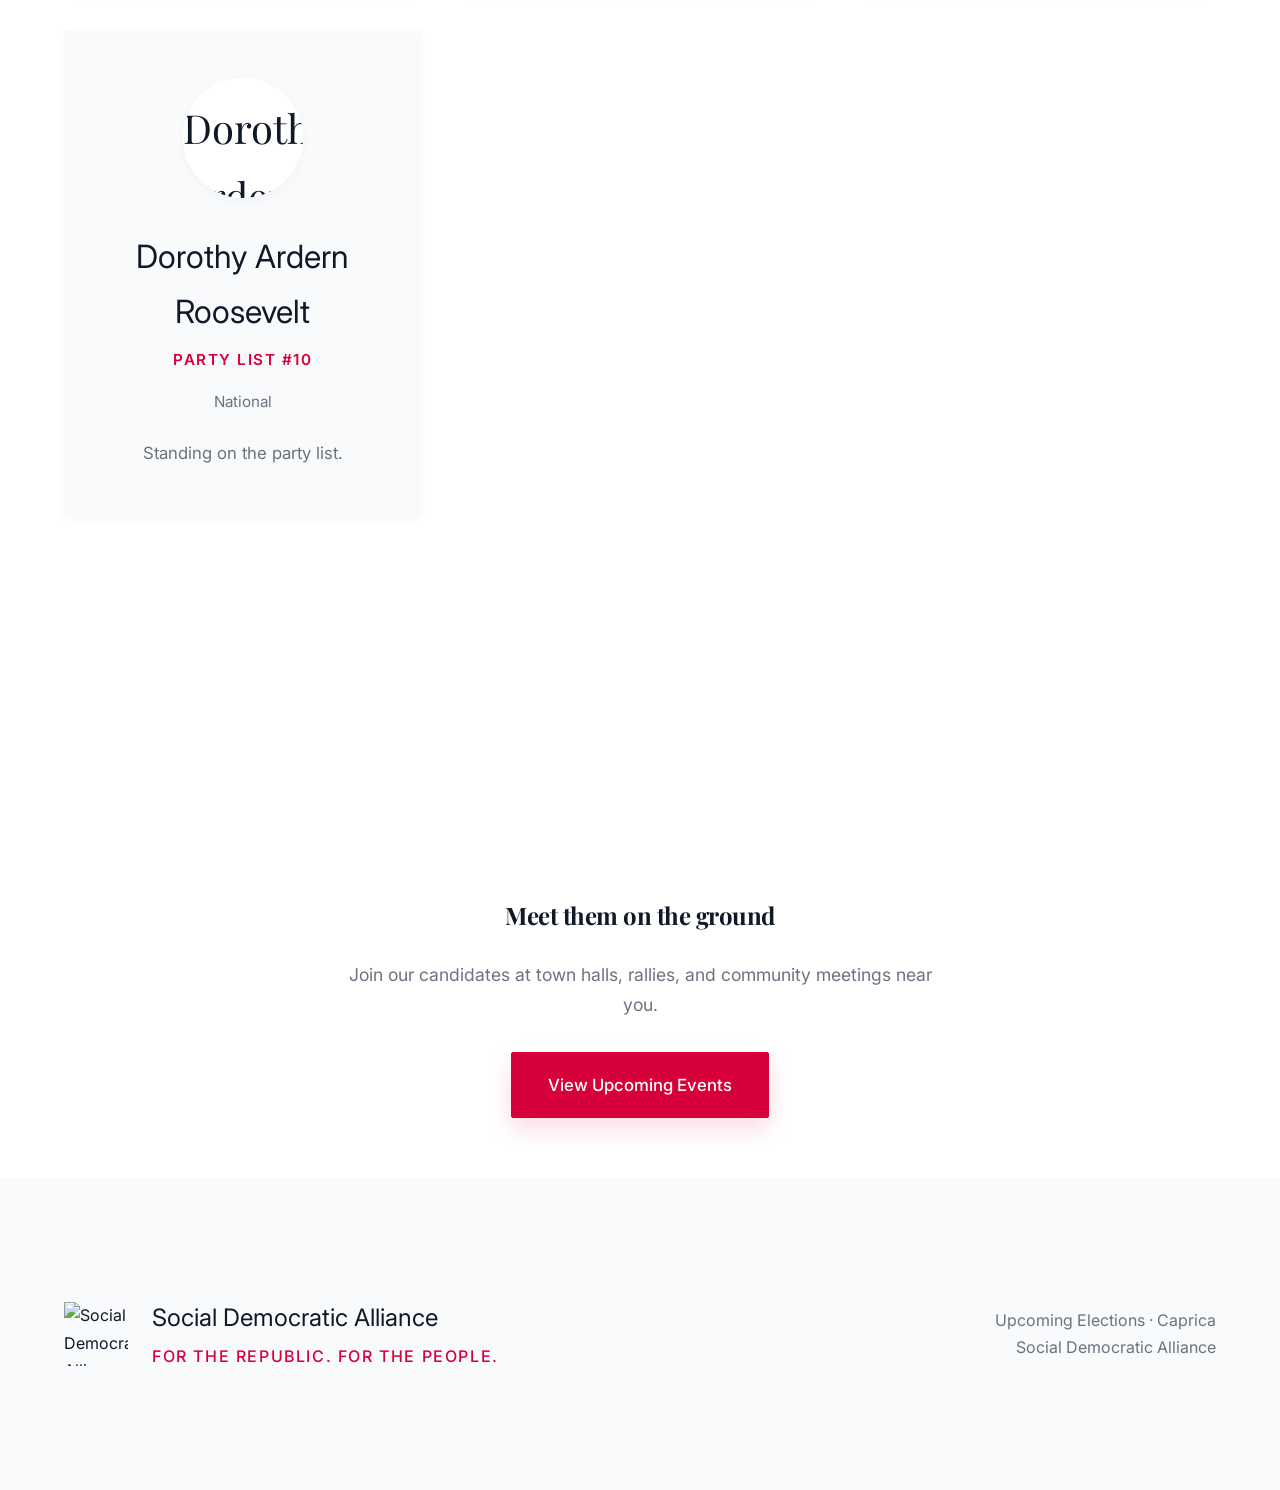
==== commit 189dfd1b: "feat: glaze Isolde bio and mention incumbency" ====
--- a/candidates.html
+++ b/candidates.html
@@ -27,7 +27,7 @@
 </head>
 <body>
 <nav>
-<a class="nav-brand" data-i18n="auto-candidates-1" href="index.html" style="text-decoration: none; color: inherit;">
+<a class="nav-brand" href="index.html" style="text-decoration: none; color: inherit;">
 <img alt="Social Democratic Alliance Logo" class="nav-logo logo-light" src="assets/images/SDAlogo.svg"/>
 <img alt="Social Democratic Alliance Logo" class="nav-logo logo-dark" src="assets/images/SDAlogo-dark.svg"/>
 <span class="nav-name" data-i18n="nav-name">Social Democratic Alliance</span>
@@ -80,10 +80,10 @@
 <div class="featured-candidate-card">
 <img alt="Isolde von Dittarsdorf" class="candidate-image" src="assets/images/portraits/IsoldeVonDittarsdorf.jpg"/>
 <div class="candidate-details">
-<div class="candidate-name" data-i18n="auto-candidates-12">Isolde von Dittarsdorf</div>
+<div class="candidate-name" data-i18n="auto-candidates-12" style="display: flex; align-items: center; gap: 8px;">Isolde von Dittarsdorf <img alt="CU Logo" src="assets/images/portraits/CapricaUnityLogo.png" style="height: 32px; width: auto;" title="Caprica Unity"/></div>
 <div class="candidate-role" data-i18n="auto-candidates-13">Vice Presidential Candidate</div>
 <div class="candidate-constituency" data-i18n="auto-candidates-14">National</div>
-<div class="candidate-bio" data-i18n="auto-candidates-15">The official Vice Presidential endorsement of the Social Democratic Alliance.</div>
+<div class="candidate-bio" data-i18n="auto-candidates-15">"Strength through unity." The incumbent Vice President and official running-mate representing Caprica Unity, Isolde has been an unwavering partner to President Trottier and a relentless advocate for the working masses.</div>
 </div>
 </div>
 <div class="featured-candidate-card">
